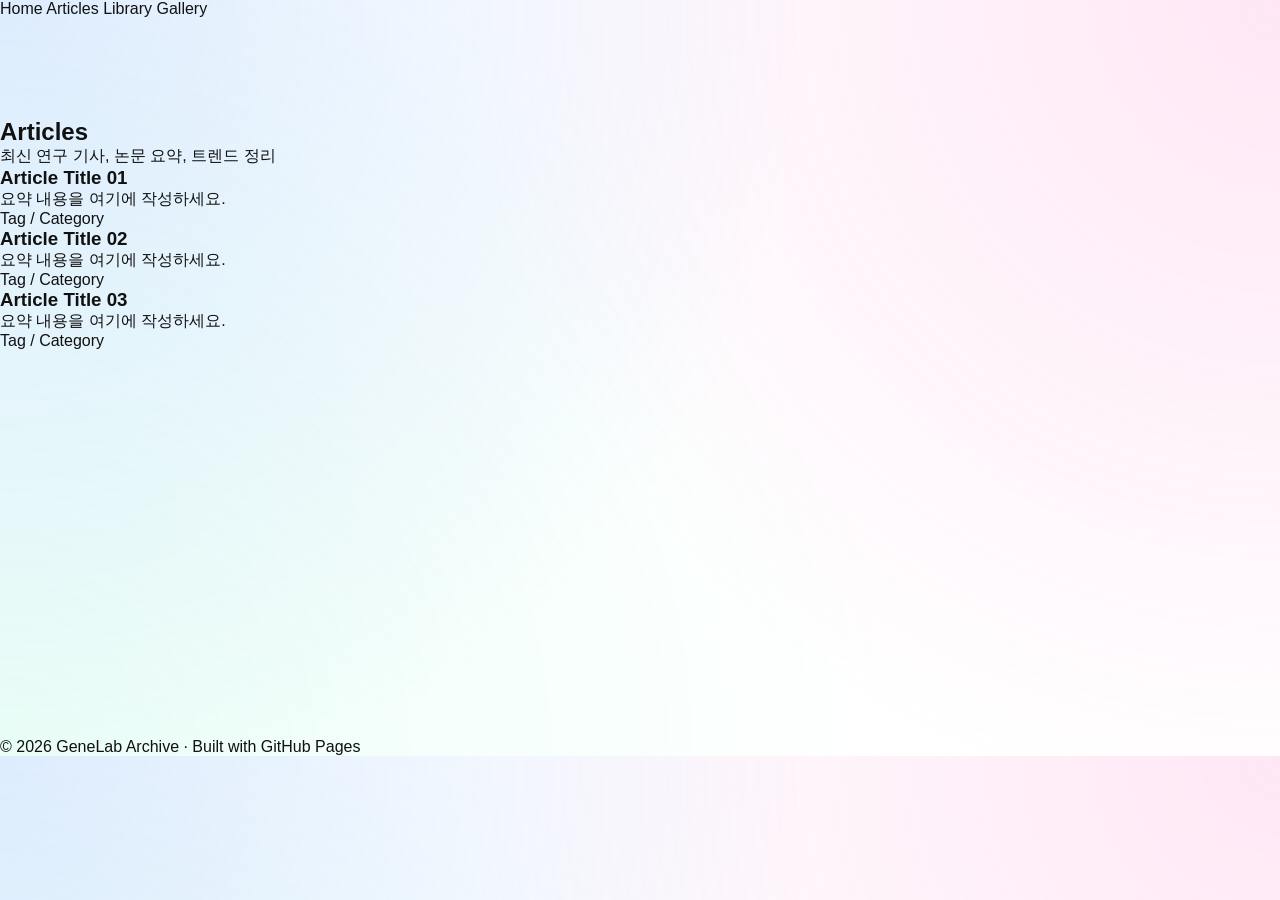
==== pages/articles.html @ 2ea6e38b "Create articles.html" ====
<!DOCTYPE html>
<html lang="ko">
<head>
    <meta charset="UTF-8">
    <meta name="viewport" content="width=device-width, initial-scale=1.0">
    <title>Articles - GeneLab Archive</title>
    <link rel="stylesheet" href="../style.css">
</head>
<body>

    <header>
        <nav>
            <a href="../index.html">Home</a>
            <a href="articles.html" class="active">Articles</a>
            <a href="library.html">Library</a>
            <a href="gallery.html">Gallery</a>
        </nav>
    </header>

    <section id="articles" style="padding-top: 100px; min-height: 80vh;">
        <h2>Articles</h2>
        <p class="section-desc">최신 연구 기사, 논문 요약, 트렌드 정리</p>
        
        <div class="article-grid">
            <div class="article-card">
                <h3>Article Title 01</h3>
                <p>요약 내용을 여기에 작성하세요.</p>
                <span class="tag">Tag / Category</span>
            </div>
            <div class="article-card">
                <h3>Article Title 02</h3>
                <p>요약 내용을 여기에 작성하세요.</p>
                <span class="tag">Tag / Category</span>
            </div>
            <div class="article-card">
                <h3>Article Title 03</h3>
                <p>요약 내용을 여기에 작성하세요.</p>
                <span class="tag">Tag / Category</span>
            </div>
        </div>
    </section>

    <footer>
        <p>© 2026 GeneLab Archive · Built with GitHub Pages</p>
    </footer>

</body>
</html>
---- style.css ----
* {
  margin: 0;
  padding: 0;
  box-sizing: border-box;
}

html {
  scroll-behavior: smooth;
}

body {
  font-family: -apple-system, BlinkMacSystemFont, "Segoe UI", Roboto, Arial, sans-serif;
  color: #111;

  background: radial-gradient(circle at top left, rgba(130, 180, 255, 0.25), transparent 55%),
              radial-gradient(circle at top right, rgba(255, 120, 200, 0.18), transparent 55%),
              radial-gradient(circle at bottom left, rgba(120, 255, 200, 0.15), transparent 60%),
              #ffffff;
}
a {
  color: inherit;
  text-decoration: none;
}

/* NAV */
.navbar {
  position: sticky;
  top: 0;
  background: rgba(255, 255, 255, 0.92);
  backdrop-filter: blur(12px);
  display: flex;
  justify-content: space-between;
  align-items: center;
  padding: 18px 70px;
  border-bottom: 1px solid #eee;
  z-index: 100;
}

.logo {
  font-weight: 900;
  font-size: 18px;
  letter-spacing: -0.5px;
}

.nav-links a {
  margin-left: 18px;
  font-size: 14px;
  font-weight: 700;
  opacity: 0.75;
  transition: 0.2s;
}

.nav-links a:hover {
  opacity: 1;
}

/* HERO */
.hero {
  padding: 90px 70px 70px 70px;
  max-width: 1100px;
}

.hero-tag {
  font-size: 13px;
  font-weight: 800;
  color: #666;
  margin-bottom: 18px;
}

.hero h1 {
  font-size: 62px;
  line-height: 1.02;
  letter-spacing: -1.4px;
  margin-bottom: 20px;
}

.hero-sub {
  font-size: 18px;
  color: #444;
  line-height: 1.7;
  max-width: 820px;
}

/* SECTIONS */
.section {
  padding: 80px 70px;
}

.section-head {
  margin-bottom: 30px;
  max-width: 850px;
}

.section-head h2 {
  font-size: 34px;
  margin-bottom: 10px;
  letter-spacing: -0.7px;
}

.section-head p {
  color: #555;
  font-size: 15px;
  line-height: 1.7;
}

/* BUTTONS */
.button-group {
  margin-top: 28px;
  display: flex;
  gap: 12px;
  flex-wrap: wrap;
}

.btn {
  padding: 12px 18px;
  border-radius: 14px;
  font-size: 14px;
  font-weight: 800;
  display: inline-block;
  transition: 0.2s;
}

.btn-primary {
  background: #111;
  color: white;
}

.btn-primary:hover {
  opacity: 0.85;
}

.btn-outline {
  border: 1px solid #ddd;
  color: #111;
}

.btn-outline:hover {
  background: #f5f5f5;
}

/* GRID + CARDS */
.grid {
  display: grid;
  grid-template-columns: repeat(auto-fit, minmax(260px, 1fr));
  gap: 18px;
}

.card {
  border: 1px solid #eee;
  border-radius: 18px;
  padding: 20px;
  background: white;
  transition: 0.2s;
}

.card:hover {
  transform: translateY(-4px);
  box-shadow: 0px 10px 35px rgba(0, 0, 0, 0.08);
}

.card img {
  width: 100%;
  height: 170px;
  object-fit: cover;
  border-radius: 14px;
  margin-bottom: 14px;
}

.card h3 {
  font-size: 18px;
  margin-bottom: 8px;
  letter-spacing: -0.3px;
}

.card p {
  font-size: 14px;
  color: #555;
  line-height: 1.6;
}

.meta {
  display: inline-block;
  margin-top: 12px;
  font-size: 12px;
  font-weight: 800;
  color: #777;
}

/* SMALL CARD */
.small-card img {
  display: none;
}

/* TOPICS */
.topic-buttons {
  display: flex;
  flex-wrap: wrap;
  gap: 10px;
  margin-top: 18px;
}

.topic {
  padding: 10px 14px;
  border-radius: 999px;
  border: 1px solid #ddd;
  font-size: 13px;
  font-weight: 800;
  transition: 0.2s;
}

.topic:hover {
  background: #111;
  color: white;
  border-color: #111;
}

/* CONTACT */
.contact-box {
  border: 1px solid #eee;
  border-radius: 22px;
  padding: 50px;
  background: #fafafa;
}

.contact-box h2 {
  font-size: 32px;
  margin-bottom: 12px;
}

.contact-box p {
  font-size: 15px;
  color: #555;
  line-height: 1.7;
}

/* FOOTER */
.footer {
  border-top: 1px solid #eee;
  padding: 40px 70px;
  color: #777;
  font-size: 13px;
}

/* MOBILE */
@media (max-width: 768px) {
  .navbar {
    padding: 16px 20px;
    flex-direction: column;
    align-items: flex-start;
    gap: 12px;
  }

  .hero {
    padding: 70px 20px 50px 20px;
  }

  .hero h1 {
    font-size: 40px;
  }

  .section {
    padding: 60px 20px;
  }

  .footer {
    padding: 30px 20px;
  }
}
/* ================================
   MOTIVE SCIENCE NEWS TICKER
================================ */

.news-ticker {
  margin: 20px 70px;
  padding: 12px 18px;
  border-radius: 18px;
  background: rgba(255, 255, 255, 0.65);
  backdrop-filter: blur(14px);
  border: 1px solid rgba(0,0,0,0.08);
  display: flex;
  align-items: center;
  gap: 14px;
  overflow: hidden;
  white-space: nowrap;
}

.news-label {
  font-size: 12px;
  font-weight: 900;
  color: #111;
  padding: 6px 10px;
  border-radius: 999px;
  background: rgba(0,0,0,0.06);
  flex-shrink: 0;
}

.news-track {
  display: inline-flex;
  align-items: center;
  gap: 50px;
  flex-wrap: nowrap;
  white-space: nowrap;
  animation: tickerMove 22s linear infinite;
}

.news-item {
  font-size: 14px;
  font-weight: 700;
  color: #333;
  opacity: 0.9;
  flex-shrink: 0;
  white-space: nowrap;
}

.news-item:hover {
  opacity: 1;
  text-decoration: underline;
}

@keyframes tickerMove {
  0% { transform: translateX(0); }
  100% { transform: translateX(-50%); }
}

@media (max-width: 768px) {
  .news-ticker {
    margin: 15px 20px;
  }
}

/* ==========================================================================
   ✨ 은은하게 일렁이는 전체화면 그라데이션 배경 스타일
   ========================================================================== */

.hero {
  min-height: 100vh; /* 첫 화면을 꽉 채워서 다음 콘텐츠를 아래로 밀어냄 */
  display: flex;
  flex-direction: column;
  justify-content: center;
  align-items: center;
  text-align: center;
  padding: 0 20px;
  box-sizing: border-box;
  
  /* 은은한 오리지널 파스텔 톤 그라데이션 */
  background: linear-gradient(135px, #e0f2fe, #fce7f3, #e0e7ff, #f3e8ff);
  background-size: 400% 400%; /* 애니메이션 공간 확보 */
  
  /* 15초 동안 무한히 부드럽게 일렁이는 효과 */
  animation: waveGradient 15s ease infinite; 
}

.hero-content {
  max-width: 800px;
  margin: 0 auto;
}

/* 대각선으로 은은하게 색상이 움직이는 효과 */
@keyframes waveGradient {
  0% { background-position: 0% 50%; }
  50% { background-position: 100% 50%; }
  100% { background-position: 0% 50%; }
}
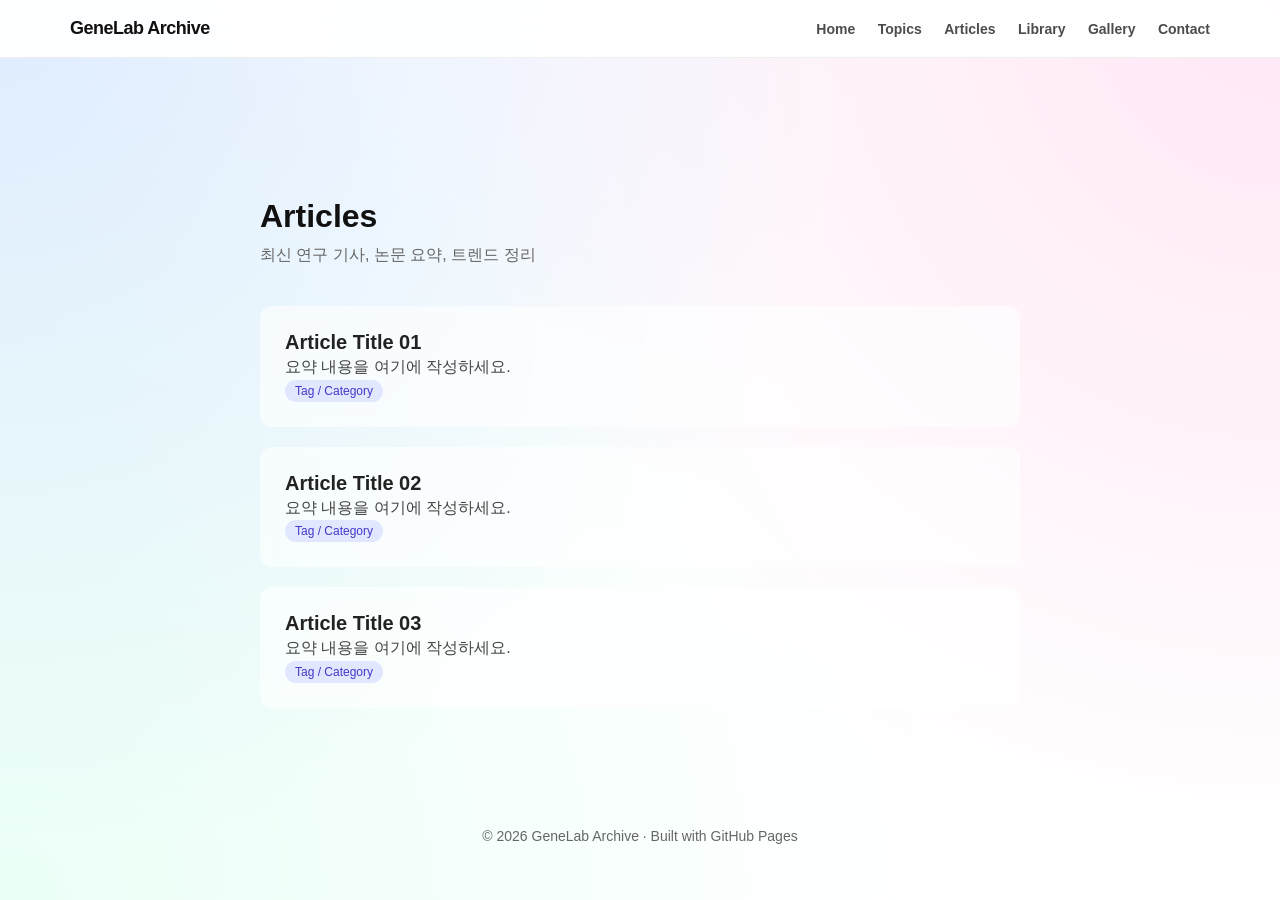
==== commit 058b1850: "Update articles.html" ====
--- a/pages/articles.html
+++ b/pages/articles.html
@@ -1,48 +1,51 @@
 <!DOCTYPE html>
 <html lang="ko">
 <head>
-    <meta charset="UTF-8">
-    <meta name="viewport" content="width=device-width, initial-scale=1.0">
-    <title>Articles - GeneLab Archive</title>
-    <link rel="stylesheet" href="../style.css">
+  <meta charset="UTF-8" />
+  <meta name="viewport" content="width=device-width, initial-scale=1.0" />
+  <title>Articles - GeneLab Archive</title>
+  <link rel="stylesheet" href="../style.css">
 </head>
-<body>
+<body style="background: linear-gradient(135px, #e0f2fe, #fce7f3, #e0e7ff, #f3e8ff); min-height: 100vh; margin: 0;">
 
-    <header>
-        <nav>
-            <a href="../index.html">Home</a>
-            <a href="articles.html" class="active">Articles</a>
-            <a href="library.html">Library</a>
-            <a href="gallery.html">Gallery</a>
-        </nav>
-    </header>
+  <header class="navbar">
+    <div class="logo">GeneLab Archive</div>
+    <nav class="nav-links">
+      <a href="../index.html">Home</a>
+      <a href="../index.html#topics">Topics</a>
+      <a href="articles.html" class="active">Articles</a>
+      <a href="library.html">Library</a>
+      <a href="gallery.html">Gallery</a>
+      <a href="../index.html#contact">Contact</a>
+    </nav>
+  </header>
 
-    <section id="articles" style="padding-top: 100px; min-height: 80vh;">
-        <h2>Articles</h2>
-        <p class="section-desc">최신 연구 기사, 논문 요약, 트렌드 정리</p>
-        
-        <div class="article-grid">
-            <div class="article-card">
-                <h3>Article Title 01</h3>
-                <p>요약 내용을 여기에 작성하세요.</p>
-                <span class="tag">Tag / Category</span>
-            </div>
-            <div class="article-card">
-                <h3>Article Title 02</h3>
-                <p>요약 내용을 여기에 작성하세요.</p>
-                <span class="tag">Tag / Category</span>
-            </div>
-            <div class="article-card">
-                <h3>Article Title 03</h3>
-                <p>요약 내용을 여기에 작성하세요.</p>
-                <span class="tag">Tag / Category</span>
-            </div>
-        </div>
-    </section>
+  <section class="section" id="articles" style="max-width: 800px; margin: 0 auto; padding: 140px 20px 60px 20px; box-sizing: border-box;">
+    <h2 style="font-size: 32px; margin-bottom: 10px; color: #111;">Articles</h2>
+    <p style="color: #666; margin-bottom: 40px;">최신 연구 기사, 논문 요약, 트렌드 정리</p>
+    
+    <div class="article-item" style="background: rgba(255, 255, 255, 0.6); padding: 25px; border-radius: 12px; margin-bottom: 20px; backdrop-filter: blur(5px);">
+      <h3 style="margin-top: 0; font-size: 20px; color: #222;">Article Title 01</h3>
+      <p style="color: #444; line-height: 1.6;">요약 내용을 여기에 작성하세요.</p>
+      <span style="display: inline-block; background: #e0e7ff; color: #4338ca; padding: 4px 10px; border-radius: 20px; font-size: 12px; font-weight: 500;">Tag / Category</span>
+    </div>
 
-    <footer>
-        <p>© 2026 GeneLab Archive · Built with GitHub Pages</p>
-    </footer>
+    <div class="article-item" style="background: rgba(255, 255, 255, 0.6); padding: 25px; border-radius: 12px; margin-bottom: 20px; backdrop-filter: blur(5px);">
+      <h3 style="margin-top: 0; font-size: 20px; color: #222;">Article Title 02</h3>
+      <p style="color: #444; line-height: 1.6;">요약 내용을 여기에 작성하세요.</p>
+      <span style="display: inline-block; background: #e0e7ff; color: #4338ca; padding: 4px 10px; border-radius: 20px; font-size: 12px; font-weight: 500;">Tag / Category</span>
+    </div>
+
+    <div class="article-item" style="background: rgba(255, 255, 255, 0.6); padding: 25px; border-radius: 12px; margin-bottom: 20px; backdrop-filter: blur(5px);">
+      <h3 style="margin-top: 0; font-size: 20px; color: #222;">Article Title 03</h3>
+      <p style="color: #444; line-height: 1.6;">요약 내용을 여기에 작성하세요.</p>
+      <span style="display: inline-block; background: #e0e7ff; color: #4338ca; padding: 4px 10px; border-radius: 20px; font-size: 12px; font-weight: 500;">Tag / Category</span>
+    </div>
+  </section>
+
+  <footer style="text-align: center; padding: 40px 20px; color: #666; font-size: 14px;">
+    <p>© 2026 GeneLab Archive · Built with GitHub Pages</p>
+  </footer>
 
 </body>
 </html>
